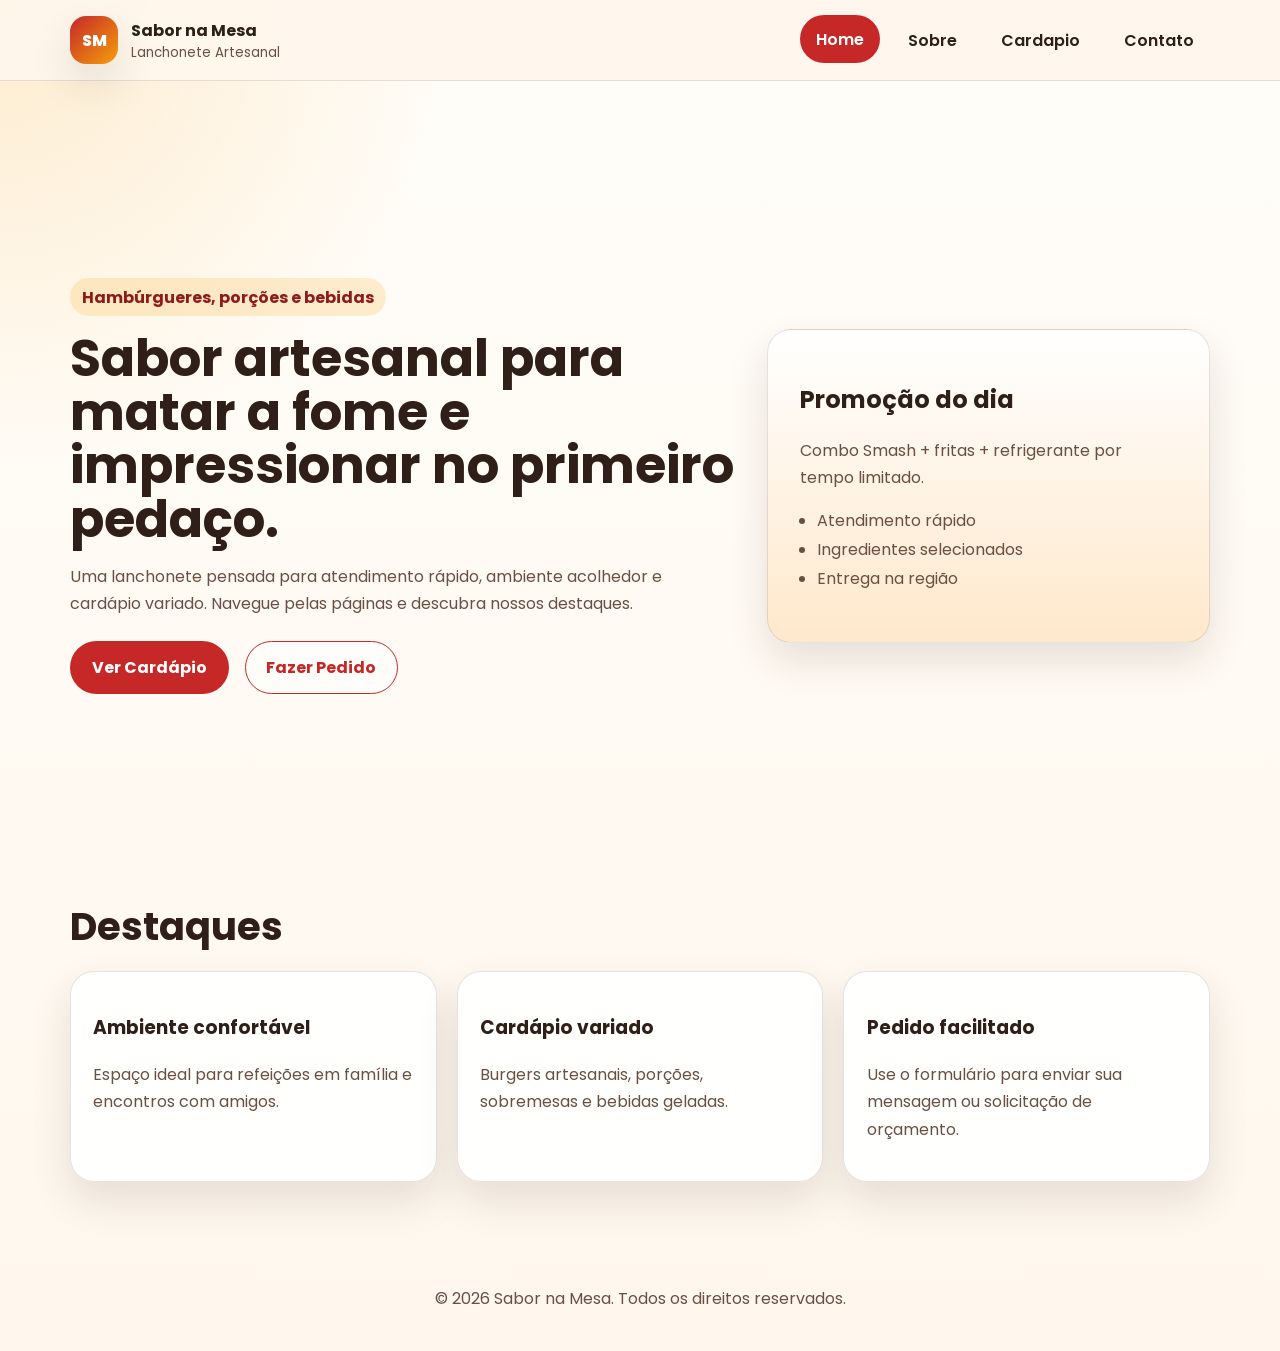
==== index.html @ fc6c2dfb "primeiro commit" ====
<!doctype html>
<html lang="pt-BR">
  <head>
    <meta charset="UTF-8" />
    <meta name="viewport" content="width=device-width, initial-scale=1.0" />
    <meta
      name="description"
      content="Lanchonete Sabor na Mesa: site responsivo com cardápio, história, contato e promoções."
    />
    <meta
      name="keywords"
      content="lanchonete, hamburguer, delivery, cardápio, contato, lanche artesanal"
    />
    <meta name="author" content="Lanchonete Sabor na Mesa" />
    <meta name="theme-color" content="#c62828" />
    <title>Lanchonete Sabor na Mesa | Home</title>
    <link rel="preconnect" href="https://fonts.googleapis.com" />
    <link rel="preconnect" href="https://fonts.gstatic.com" crossorigin />
    <link
      href="https://fonts.googleapis.com/css2?family=Poppins:wght@400;500;600;700;800&display=swap"
      rel="stylesheet"
    />
    <link rel="stylesheet" href="css/style.css" />
  </head>
  <body>
    <header class="site-header">
      <div class="topbar">
        <a
          class="brand"
          href="index.html"
          aria-label="Ir para a página inicial"
        >
          <span class="brand-mark">SM</span>
          <span class="brand-text">
            <strong>Sabor na Mesa</strong>
            <small>Lanchonete Artesanal</small>
          </span>
        </a>
        <button
          class="menu-toggle"
          id="menuToggle"
          aria-label="Abrir menu de navegação"
          aria-expanded="false"
          aria-controls="primaryNav"
        >
          ☰
        </button>
        <nav class="primary-nav" id="primaryNav">
          <a class="active" href="index.html">Home</a>
          <a href="sobre.html">Sobre</a>
          <a href="cardapio.html">Cardapio</a>
          <a href="contato.html">Contato</a>
        </nav>
      </div>
    </header>

    <main>
      <section class="hero">
        <div class="hero-content reveal">
          <span class="eyebrow">Hambúrgueres, porções e bebidas</span>
          <h1>
            Sabor artesanal para matar a fome e impressionar no primeiro pedaço.
          </h1>
          <p>
            Uma lanchonete pensada para atendimento rápido, ambiente acolhedor e
            cardápio variado. Navegue pelas páginas e descubra nossos destaques.
          </p>
          <div class="hero-actions">
            <a class="btn btn-primary" href="cardapio.html">Ver Cardápio</a>
            <a class="btn btn-secondary" href="contato.html">Fazer Pedido</a>
          </div>
        </div>
        <div class="hero-card reveal">
          <h2>Promoção do dia</h2>
          <p>Combo Smash + fritas + refrigerante por tempo limitado.</p>
          <ul>
            <li>Atendimento rápido</li>
            <li>Ingredientes selecionados</li>
            <li>Entrega na região</li>
          </ul>
        </div>
      </section>

      <section class="features section">
        <h2 class="section-title">Destaques</h2>
        <div class="cards-grid">
          <article class="info-card reveal">
            <h3>Ambiente confortável</h3>
            <p>
              Espaço ideal para refeições em família e encontros com amigos.
            </p>
          </article>
          <article class="info-card reveal">
            <h3>Cardápio variado</h3>
            <p>Burgers artesanais, porções, sobremesas e bebidas geladas.</p>
          </article>
          <article class="info-card reveal">
            <h3>Pedido facilitado</h3>
            <p>
              Use o formulário para enviar sua mensagem ou solicitação de
              orçamento.
            </p>
          </article>
        </div>
      </section>
    </main>

    <footer class="site-footer">
      <p>&copy; 2026 Sabor na Mesa. Todos os direitos reservados.</p>
    </footer>

    <script src="js/script.js"></script>
  </body>
</html>
---- css/style.css ----
:root {
  --bg: #fff7ed;
  --surface: #ffffff;
  --surface-alt: #ffe8cc;
  --text: #2f1f18;
  --muted: #6b4f42;
  --primary: #c62828;
  --primary-dark: #8e1c1c;
  --accent: #f59e0b;
  --border: rgba(47, 31, 24, 0.12);
  --shadow: 0 18px 40px rgba(47, 31, 24, 0.12);
}

* {
  box-sizing: border-box;
}

html {
  scroll-behavior: smooth;
}

body {
  margin: 0;
  font-family: 'Poppins', sans-serif;
  color: var(--text);
  background:
    radial-gradient(circle at top left, rgba(245, 158, 11, 0.18), transparent 25%),
    linear-gradient(180deg, #fffdf9 0%, var(--bg) 100%);
}

a {
  color: inherit;
  text-decoration: none;
}

img {
  max-width: 100%;
  display: block;
}

.site-header {
  position: sticky;
  top: 0;
  z-index: 20;
  backdrop-filter: blur(10px);
  background: rgba(255, 247, 237, 0.92);
  border-bottom: 1px solid var(--border);
}

.topbar {
  max-width: 1180px;
  margin: 0 auto;
  padding: 1rem 1.25rem;
  display: flex;
  align-items: center;
  justify-content: space-between;
  gap: 1rem;
}

.brand {
  display: inline-flex;
  align-items: center;
  gap: 0.8rem;
}

.brand-mark {
  width: 3rem;
  height: 3rem;
  border-radius: 1rem;
  display: grid;
  place-items: center;
  background: linear-gradient(135deg, var(--primary), var(--accent));
  color: #fff;
  font-weight: 800;
  box-shadow: var(--shadow);
}

.brand-text strong,
.brand-text small {
  display: block;
}

.brand-text small {
  color: var(--muted);
}

.primary-nav {
  display: flex;
  align-items: center;
  gap: 0.75rem;
}

.primary-nav a {
  padding: 0.7rem 1rem;
  border-radius: 999px;
  font-weight: 600;
  transition: background-color 0.25s ease, color 0.25s ease, transform 0.25s ease;
}

.primary-nav a:hover,
.primary-nav a.active {
  background: var(--primary);
  color: #fff;
  transform: translateY(-1px);
}

.menu-toggle {
  display: none;
  border: 0;
  background: var(--primary);
  color: #fff;
  width: 3rem;
  height: 3rem;
  border-radius: 0.9rem;
  font-size: 1.25rem;
}

.hero,
.two-columns,
.cards-grid,
.menu-grid,
.section {
  max-width: 1180px;
  margin: 0 auto;
}

.hero {
  min-height: calc(100vh - 90px);
  padding: 4rem 1.25rem;
  display: grid;
  grid-template-columns: 1.2fr 0.8fr;
  gap: 2rem;
  align-items: center;
}

.hero-content h1,
.section-title {
  font-size: clamp(2rem, 4vw, 4rem);
  line-height: 1.05;
  margin: 0 0 1rem;
}

.eyebrow {
  display: inline-block;
  margin-bottom: 1rem;
  padding: 0.4rem 0.75rem;
  border-radius: 999px;
  background: rgba(245, 158, 11, 0.18);
  color: var(--primary-dark);
  font-weight: 700;
}

.hero p,
.content-panel p,
.info-card p,
.menu-item p {
  color: var(--muted);
  line-height: 1.7;
}

.hero-actions {
  display: flex;
  flex-wrap: wrap;
  gap: 1rem;
  margin-top: 1.5rem;
}

.btn {
  display: inline-flex;
  align-items: center;
  justify-content: center;
  min-height: 3.2rem;
  padding: 0.8rem 1.3rem;
  border-radius: 999px;
  font-weight: 700;
  border: 1px solid transparent;
  transition: transform 0.25s ease, box-shadow 0.25s ease, background-color 0.25s ease;
}

.btn:hover {
  transform: translateY(-2px);
  box-shadow: var(--shadow);
}

.btn-primary {
  background: var(--primary);
  color: #fff;
}

.btn-primary:hover {
  background: var(--primary-dark);
}

.btn-secondary {
  border-color: var(--primary);
  color: var(--primary);
  background: rgba(255, 255, 255, 0.6);
}

.hero-card,
.content-panel,
.info-card,
.menu-item {
  background: rgba(255, 255, 255, 0.92);
  border: 1px solid var(--border);
  border-radius: 1.5rem;
  box-shadow: var(--shadow);
}

.hero-card {
  padding: 2rem;
  background: linear-gradient(180deg, var(--surface), var(--surface-alt));
}

.hero-card ul,
.check-list {
  padding-left: 1.1rem;
  color: var(--muted);
  line-height: 1.8;
}

.section {
  padding: 1rem 1.25rem 4rem;
}

.section-title {
  font-size: clamp(1.8rem, 3vw, 2.8rem);
  margin-bottom: 1.5rem;
}

.cards-grid,
.menu-grid {
  display: grid;
  grid-template-columns: repeat(3, minmax(0, 1fr));
  gap: 1.25rem;
}

.info-card,
.menu-item,
.content-panel {
  padding: 1.4rem;
}

.two-columns {
  display: grid;
  grid-template-columns: repeat(2, minmax(0, 1fr));
  gap: 1.25rem;
}

.page-section {
  padding-top: 3rem;
}

.filter-bar {
  display: flex;
  flex-wrap: wrap;
  gap: 0.75rem;
  margin-bottom: 1.5rem;
}

.filter-btn {
  border: 1px solid var(--border);
  background: #fff;
  color: var(--text);
  padding: 0.75rem 1rem;
  border-radius: 999px;
  font-weight: 700;
}

.filter-btn.active {
  background: var(--primary);
  color: #fff;
}

.menu-item span {
  display: inline-block;
  margin-top: 1rem;
  font-weight: 800;
  color: var(--primary-dark);
}

form {
  display: grid;
  gap: 0.75rem;
}

label {
  font-weight: 600;
}

input,
textarea {
  width: 100%;
  border: 1px solid var(--border);
  border-radius: 1rem;
  padding: 0.9rem 1rem;
  font: inherit;
  background: #fff;
}

input:focus,
textarea:focus,
button:focus,
a:focus {
  outline: 3px solid rgba(245, 158, 11, 0.35);
  outline-offset: 2px;
}

.error-message,
.form-success {
  min-height: 1.2rem;
  font-size: 0.92rem;
}

.error-message {
  color: #b91c1c;
}

.form-success {
  color: #166534;
  font-weight: 700;
}

.site-footer {
  padding: 1.5rem;
  text-align: center;
  color: var(--muted);
}

.reveal {
  opacity: 0;
  transform: translateY(24px);
  transition: opacity 0.7s ease, transform 0.7s ease;
}

.reveal.visible {
  opacity: 1;
  transform: translateY(0);
}

@media (max-width: 900px) {
  .hero,
  .two-columns,
  .cards-grid,
  .menu-grid {
    grid-template-columns: 1fr;
  }

  .hero {
    min-height: auto;
    padding-top: 2rem;
  }
}

@media (max-width: 768px) {
  .menu-toggle {
    display: inline-grid;
    place-items: center;
  }

  .primary-nav {
    position: absolute;
    top: 100%;
    right: 1.25rem;
    left: 1.25rem;
    padding: 1rem;
    flex-direction: column;
    align-items: stretch;
    background: rgba(255, 255, 255, 0.98);
    border: 1px solid var(--border);
    border-radius: 1.25rem;
    box-shadow: var(--shadow);
    display: none;
  }

  .primary-nav.open {
    display: flex;
  }

  .primary-nav a {
    width: 100%;
  }

  .topbar {
    position: relative;
  }
}
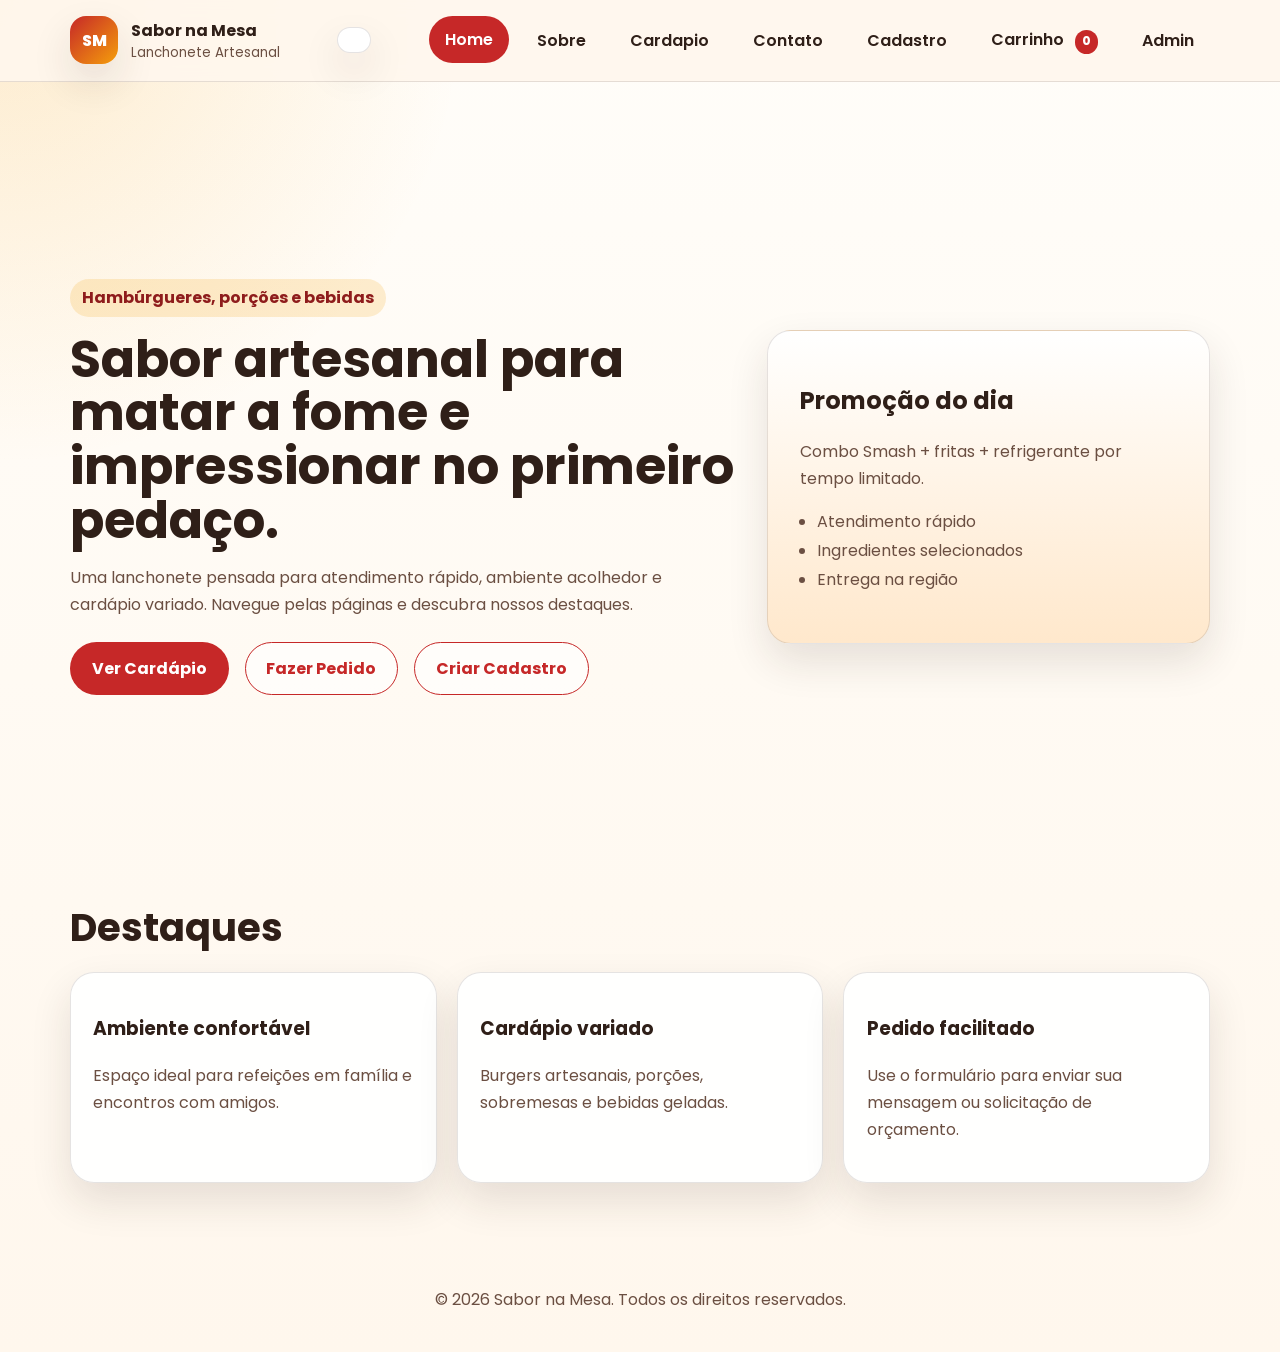
==== commit 8506ec11: "feat: adicionar site completo da lanchonete" ====
--- a/index.html
+++ b/index.html
@@ -11,7 +11,7 @@
       name="keywords"
       content="lanchonete, hamburguer, delivery, cardápio, contato, lanche artesanal"
     />
-    <meta name="author" content="Lanchonete Sabor na Mesa" />
+    <meta name="Alan Costa de Oliveira" content="Lanchonete Sabor na Mesa" />
     <meta name="theme-color" content="#c62828" />
     <title>Lanchonete Sabor na Mesa | Home</title>
     <link rel="preconnect" href="https://fonts.googleapis.com" />
@@ -50,6 +50,9 @@
           <a href="sobre.html">Sobre</a>
           <a href="cardapio.html">Cardapio</a>
           <a href="contato.html">Contato</a>
+          <a href="cadastro.html">Cadastro</a>
+          <a href="carrinho.html">Carrinho</a>
+          <a href="admin.html">Admin</a>
         </nav>
       </div>
     </header>
@@ -68,6 +71,7 @@
           <div class="hero-actions">
             <a class="btn btn-primary" href="cardapio.html">Ver Cardápio</a>
             <a class="btn btn-secondary" href="contato.html">Fazer Pedido</a>
+            <a class="btn btn-secondary" href="cadastro.html">Criar Cadastro</a>
           </div>
         </div>
         <div class="hero-card reveal">
--- a/css/style.css
+++ b/css/style.css
@@ -11,6 +11,19 @@
   --shadow: 0 18px 40px rgba(47, 31, 24, 0.12);
 }
 
+:root[data-theme='dark'] {
+  --bg: #0f1216;
+  --surface: #171d24;
+  --surface-alt: #202833;
+  --text: #f4f7fb;
+  --muted: #b7c2cf;
+  --primary: #ff8a3d;
+  --primary-dark: #ff6f1f;
+  --accent: #f3c64e;
+  --border: rgba(255, 255, 255, 0.09);
+  --shadow: 0 22px 50px rgba(0, 0, 0, 0.45);
+}
+
 * {
   box-sizing: border-box;
 }
@@ -24,8 +37,27 @@
   font-family: 'Poppins', sans-serif;
   color: var(--text);
   background:
-    radial-gradient(circle at top left, rgba(245, 158, 11, 0.18), transparent 25%),
+    radial-gradient(
+      circle at top left,
+      rgba(245, 158, 11, 0.18),
+      transparent 25%
+    ),
     linear-gradient(180deg, #fffdf9 0%, var(--bg) 100%);
+}
+
+:root[data-theme='dark'] body {
+  background:
+    radial-gradient(
+      circle at top left,
+      rgba(255, 138, 61, 0.16),
+      transparent 24%
+    ),
+    radial-gradient(
+      circle at top right,
+      rgba(243, 198, 78, 0.1),
+      transparent 26%
+    ),
+    linear-gradient(180deg, #151a20 0%, var(--bg) 100%);
 }
 
 a {
@@ -94,7 +126,25 @@
   padding: 0.7rem 1rem;
   border-radius: 999px;
   font-weight: 600;
-  transition: background-color 0.25s ease, color 0.25s ease, transform 0.25s ease;
+  transition:
+    background-color 0.25s ease,
+    color 0.25s ease,
+    transform 0.25s ease;
+}
+
+.nav-badge {
+  display: inline-grid;
+  place-items: center;
+  min-width: 1.45rem;
+  height: 1.45rem;
+  margin-left: 0.45rem;
+  padding: 0 0.35rem;
+  border-radius: 999px;
+  background: var(--primary);
+  color: #fff;
+  font-size: 0.72rem;
+  font-weight: 800;
+  line-height: 1;
 }
 
 .primary-nav a:hover,
@@ -115,6 +165,16 @@
   font-size: 1.25rem;
 }
 
+.theme-toggle {
+  border: 1px solid var(--border);
+  background: var(--surface);
+  color: var(--text);
+  border-radius: 999px;
+  padding: 0.75rem 1rem;
+  font-weight: 700;
+  box-shadow: var(--shadow);
+}
+
 .hero,
 .two-columns,
 .cards-grid,
@@ -174,7 +234,10 @@
   border-radius: 999px;
   font-weight: 700;
   border: 1px solid transparent;
-  transition: transform 0.25s ease, box-shadow 0.25s ease, background-color 0.25s ease;
+  transition:
+    transform 0.25s ease,
+    box-shadow 0.25s ease,
+    background-color 0.25s ease;
 }
 
 .btn:hover {
@@ -241,6 +304,240 @@
   padding: 1.4rem;
 }
 
+.menu-item {
+  display: grid;
+  gap: 0.9rem;
+}
+
+.menu-item__media {
+  border-radius: 1.15rem;
+  overflow: hidden;
+  background: linear-gradient(
+    135deg,
+    rgba(245, 158, 11, 0.16),
+    rgba(198, 40, 40, 0.12)
+  );
+  aspect-ratio: 16 / 11;
+}
+
+.menu-item__media img {
+  width: 100%;
+  height: 100%;
+  object-fit: cover;
+}
+
+.menu-item:hover {
+  transform: translateY(-4px);
+}
+
+.btn-small {
+  min-height: 2.6rem;
+  padding: 0.65rem 1rem;
+  font-size: 0.92rem;
+}
+
+.catalog-hero,
+.auth-layout,
+.cart-layout,
+.admin-layout {
+  display: grid;
+  gap: 1.5rem;
+}
+
+.catalog-hero {
+  grid-template-columns: 1.1fr auto;
+  align-items: end;
+  margin-bottom: 1.5rem;
+}
+
+.catalog-hero p,
+.auth-intro p,
+.cart-intro p,
+.admin-panel p {
+  color: var(--muted);
+  line-height: 1.7;
+}
+
+.catalog-toolbar {
+  display: grid;
+  gap: 0.8rem;
+  margin-bottom: 1.25rem;
+}
+
+.catalog-status,
+.admin-status,
+.form-status {
+  min-height: 1.2rem;
+  font-weight: 700;
+}
+
+.catalog-status.is-success,
+.admin-status.is-success,
+.form-status.is-success {
+  color: #1d7348;
+}
+
+.catalog-status.is-error,
+.admin-status.is-error,
+.form-status.is-error {
+  color: #b43c2f;
+}
+
+.menu-item__meta {
+  display: grid;
+  gap: 0.35rem;
+}
+
+.menu-item__category,
+.admin-item__tag {
+  display: inline-flex;
+  width: fit-content;
+  padding: 0.35rem 0.7rem;
+  border-radius: 999px;
+  background: rgba(245, 158, 11, 0.14);
+  color: var(--primary-dark);
+  font-size: 0.8rem;
+  font-weight: 700;
+}
+
+.menu-item__footer,
+.form-actions,
+.cart-item__controls,
+.admin-item__actions {
+  display: flex;
+  flex-wrap: wrap;
+  gap: 0.75rem;
+  align-items: center;
+}
+
+.auth-layout,
+.admin-layout,
+.cart-layout {
+  grid-template-columns: 1fr;
+}
+
+.auth-intro,
+.auth-form,
+.cart-summary,
+.admin-panel,
+.admin-form,
+.admin-list,
+.cart-list {
+  background: rgba(255, 255, 255, 0.92);
+  border: 1px solid var(--border);
+  border-radius: 1.5rem;
+  box-shadow: var(--shadow);
+  padding: 1.4rem;
+}
+
+.auth-notes,
+.form-grid,
+.admin-catalog {
+  display: grid;
+  gap: 1rem;
+}
+
+.auth-notes {
+  grid-template-columns: repeat(2, minmax(0, 1fr));
+  margin-top: 1.25rem;
+}
+
+.auth-notes article,
+.cart-summary,
+.empty-state {
+  background: linear-gradient(
+    180deg,
+    var(--surface),
+    rgba(255, 232, 204, 0.35)
+  );
+  border-radius: 1rem;
+  padding: 1rem;
+}
+
+.auth-notes strong,
+.cart-summary strong,
+.empty-state h2,
+.admin-list__header h2,
+.cart-item h2,
+.admin-item h3 {
+  display: block;
+  margin: 0 0 0.5rem;
+}
+
+.auth-notes p,
+.empty-state p {
+  margin: 0;
+  color: var(--muted);
+}
+
+.form-field select,
+.form-field input,
+.form-field textarea {
+  width: 100%;
+  border: 1px solid var(--border);
+  border-radius: 1rem;
+  padding: 0.9rem 1rem;
+  font: inherit;
+  background: #fff;
+}
+
+.cart-list,
+.admin-list {
+  display: grid;
+  gap: 1rem;
+}
+
+.cart-item,
+.admin-item {
+  display: grid;
+  grid-template-columns: 140px 1fr auto;
+  gap: 1rem;
+  align-items: center;
+  background: rgba(255, 255, 255, 0.85);
+  border: 1px solid var(--border);
+  border-radius: 1.25rem;
+  padding: 1rem;
+}
+
+.cart-item img,
+.admin-item img {
+  width: 100%;
+  height: 120px;
+  object-fit: cover;
+  border-radius: 1rem;
+}
+
+.cart-item__content {
+  display: grid;
+  gap: 0.4rem;
+}
+
+.cart-item__controls {
+  margin-top: 0.6rem;
+}
+
+.cart-step {
+  width: 2.5rem;
+  height: 2.5rem;
+  border: 1px solid var(--border);
+  border-radius: 0.8rem;
+  background: #fff;
+  font-weight: 800;
+}
+
+.admin-item__actions {
+  justify-content: flex-end;
+}
+
+.admin-item p,
+.admin-item strong {
+  margin: 0.35rem 0 0;
+}
+
+.empty-state {
+  text-align: center;
+}
+
 .two-columns {
   display: grid;
   grid-template-columns: repeat(2, minmax(0, 1fr));
@@ -260,16 +557,148 @@
 
 .filter-btn {
   border: 1px solid var(--border);
-  background: #fff;
+  background: #f2b35a;
   color: var(--text);
   padding: 0.75rem 1rem;
   border-radius: 999px;
   font-weight: 700;
 }
 
+.filter-btn[aria-pressed='true'],
 .filter-btn.active {
   background: var(--primary);
   color: #fff;
+  transform: translateY(-1px);
+}
+
+.filter-btn.active {
+  background: var(--primary);
+  color: #fff;
+}
+
+.admin-json-panel {
+  display: grid;
+  gap: 1rem;
+  margin-top: 1rem;
+  background: rgba(255, 255, 255, 0.92);
+  border: 1px solid var(--border);
+  border-radius: 1.5rem;
+  box-shadow: var(--shadow);
+  padding: 1.4rem;
+}
+
+.admin-json-editor {
+  width: 100%;
+  min-height: 340px;
+  resize: vertical;
+  border: 1px solid var(--border);
+  border-radius: 1rem;
+  padding: 1rem;
+  font: inherit;
+  background: #fff;
+  color: var(--text);
+}
+
+:root[data-theme='dark'] .admin-json-editor,
+:root[data-theme='dark'] .form-field select,
+:root[data-theme='dark'] .form-field input,
+:root[data-theme='dark'] .form-field textarea,
+:root[data-theme='dark'] input,
+:root[data-theme='dark'] textarea {
+  background: #231f1c;
+  color: var(--text);
+}
+
+:root[data-theme='dark'] .site-header,
+:root[data-theme='dark'] .admin-json-panel,
+:root[data-theme='dark'] .auth-intro,
+:root[data-theme='dark'] .auth-form,
+:root[data-theme='dark'] .cart-summary,
+:root[data-theme='dark'] .admin-panel,
+:root[data-theme='dark'] .admin-form,
+:root[data-theme='dark'] .admin-list,
+:root[data-theme='dark'] .cart-list,
+:root[data-theme='dark'] .hero-card,
+:root[data-theme='dark'] .content-panel,
+:root[data-theme='dark'] .info-card,
+:root[data-theme='dark'] .menu-item {
+  background: rgba(23, 29, 36, 0.95);
+}
+
+:root[data-theme='dark'] .menu-item,
+:root[data-theme='dark'] .cart-item,
+:root[data-theme='dark'] .admin-item,
+:root[data-theme='dark'] .cart-summary,
+:root[data-theme='dark'] .admin-json-panel,
+:root[data-theme='dark'] .auth-intro,
+:root[data-theme='dark'] .auth-form,
+:root[data-theme='dark'] .admin-panel,
+:root[data-theme='dark'] .admin-form,
+:root[data-theme='dark'] .admin-list,
+:root[data-theme='dark'] .cart-list {
+  border-color: rgba(255, 255, 255, 0.14);
+}
+
+:root[data-theme='dark'] .menu-item__media {
+  background: linear-gradient(
+    135deg,
+    rgba(255, 138, 61, 0.2),
+    rgba(243, 198, 78, 0.12)
+  );
+}
+
+:root[data-theme='dark'] .menu-item__category,
+:root[data-theme='dark'] .admin-item__tag {
+  background: rgba(243, 198, 78, 0.18);
+  color: #ffecc9;
+}
+
+:root[data-theme='dark'] .btn-secondary,
+:root[data-theme='dark'] .theme-toggle,
+:root[data-theme='dark'] .cart-step {
+  background: rgba(255, 255, 255, 0.06);
+  color: var(--text);
+  border-color: rgba(255, 255, 255, 0.16);
+}
+
+:root[data-theme='dark'] .btn-primary {
+  color: #1a120d;
+}
+
+:root[data-theme='dark'] .btn-primary:hover {
+  color: #1a120d;
+}
+
+:root[data-theme='dark'] .cart-item strong,
+:root[data-theme='dark'] .admin-item strong,
+:root[data-theme='dark'] .menu-item strong,
+:root[data-theme='dark'] .cart-summary strong,
+:root[data-theme='dark'] .admin-list__header p,
+:root[data-theme='dark'] .cart-intro p,
+:root[data-theme='dark'] .catalog-hero p {
+  color: var(--text);
+}
+
+:root[data-theme='dark'] .empty-state {
+  background: rgba(255, 255, 255, 0.05);
+}
+
+:root[data-theme='dark'] .primary-nav {
+  background: rgba(20, 25, 31, 0.98);
+}
+
+:root[data-theme='dark'] .primary-nav a.active,
+:root[data-theme='dark'] .primary-nav a:hover {
+  background: var(--primary);
+  color: #180f0a;
+}
+
+:root[data-theme='dark'] .nav-badge {
+  color: #17110c;
+}
+
+:root[data-theme='dark'] .site-header {
+  border-bottom-color: var(--border);
 }
 
 .menu-item span {
@@ -330,7 +759,9 @@
 .reveal {
   opacity: 0;
   transform: translateY(24px);
-  transition: opacity 0.7s ease, transform 0.7s ease;
+  transition:
+    opacity 0.7s ease,
+    transform 0.7s ease;
 }
 
 .reveal.visible {
@@ -342,13 +773,20 @@
   .hero,
   .two-columns,
   .cards-grid,
-  .menu-grid {
+  .menu-grid,
+  .catalog-hero,
+  .cart-item,
+  .admin-item {
     grid-template-columns: 1fr;
   }
 
   .hero {
     min-height: auto;
     padding-top: 2rem;
+  }
+
+  .auth-notes {
+    grid-template-columns: 1fr;
   }
 }
 
@@ -384,4 +822,12 @@
   .topbar {
     position: relative;
   }
-}
+
+  .menu-item__footer,
+  .admin-item__actions,
+  .cart-item__controls,
+  .form-actions {
+    flex-direction: column;
+    align-items: stretch;
+  }
+}
